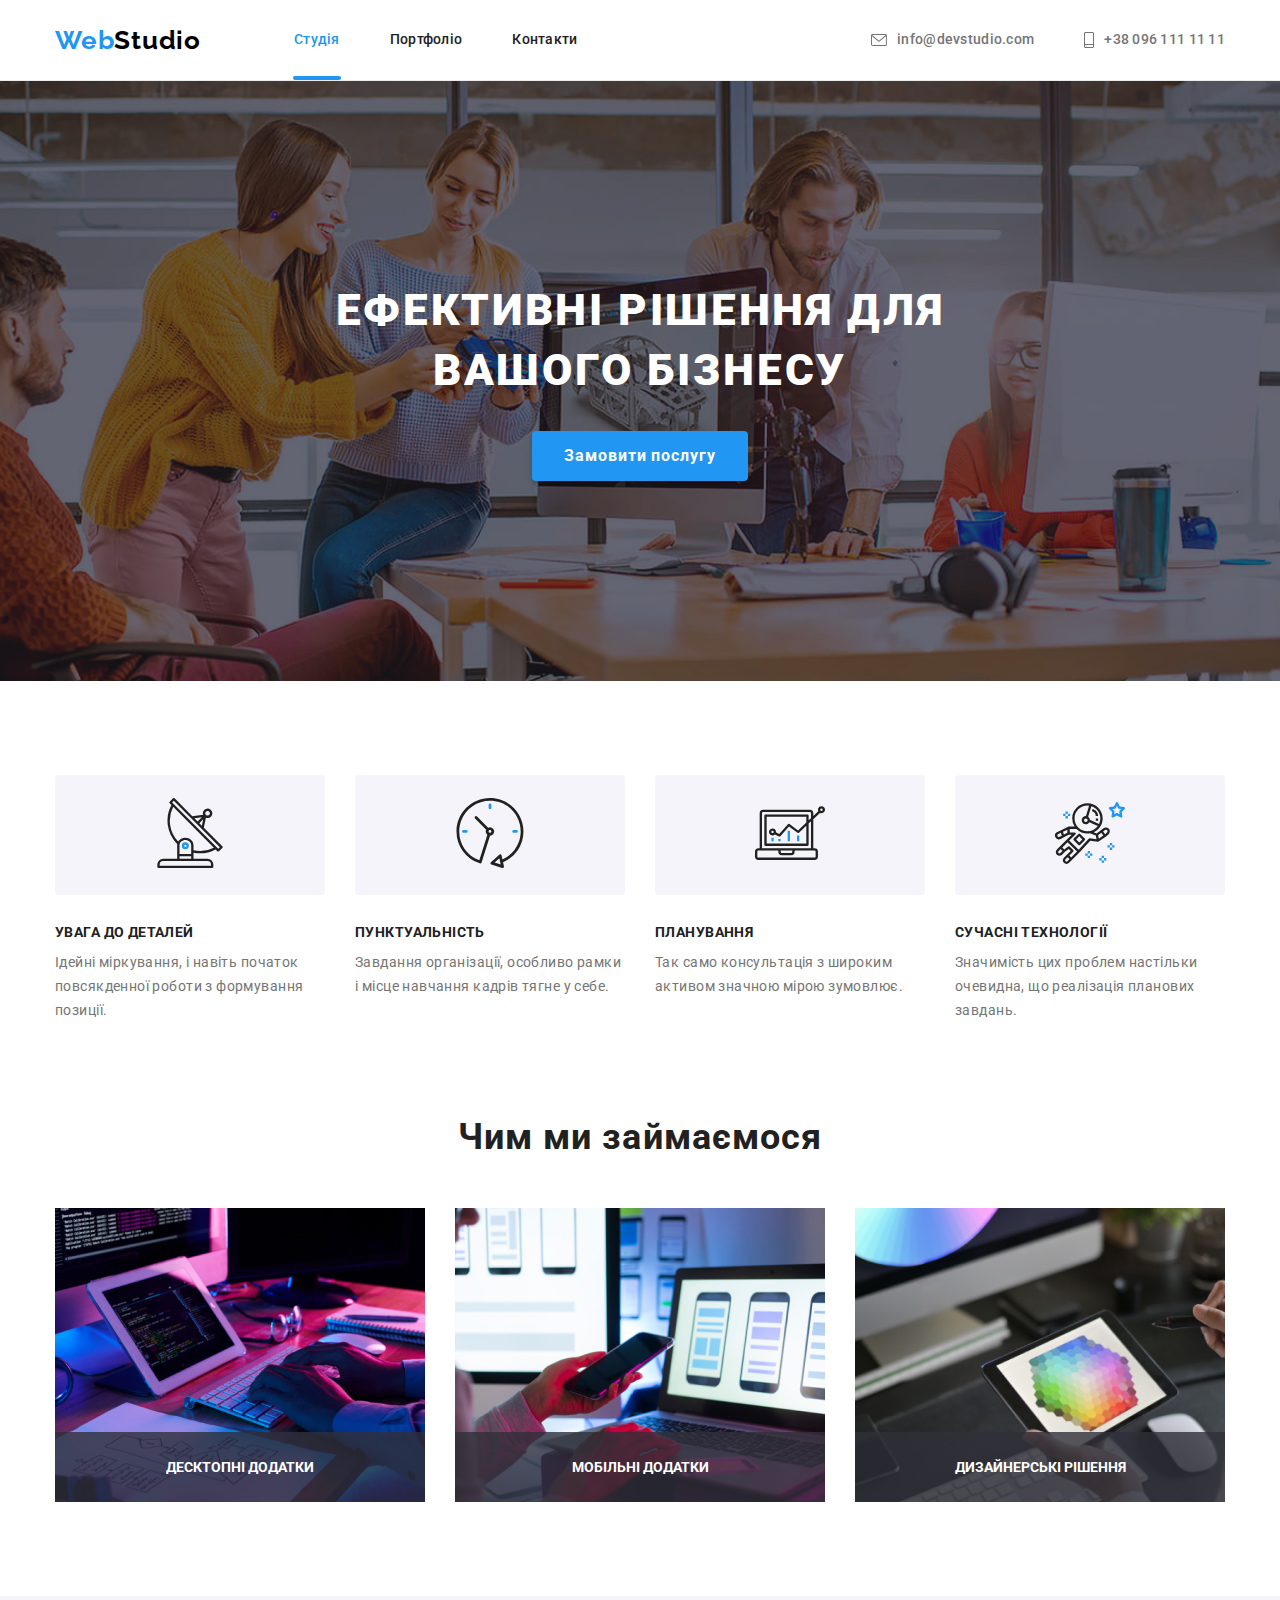
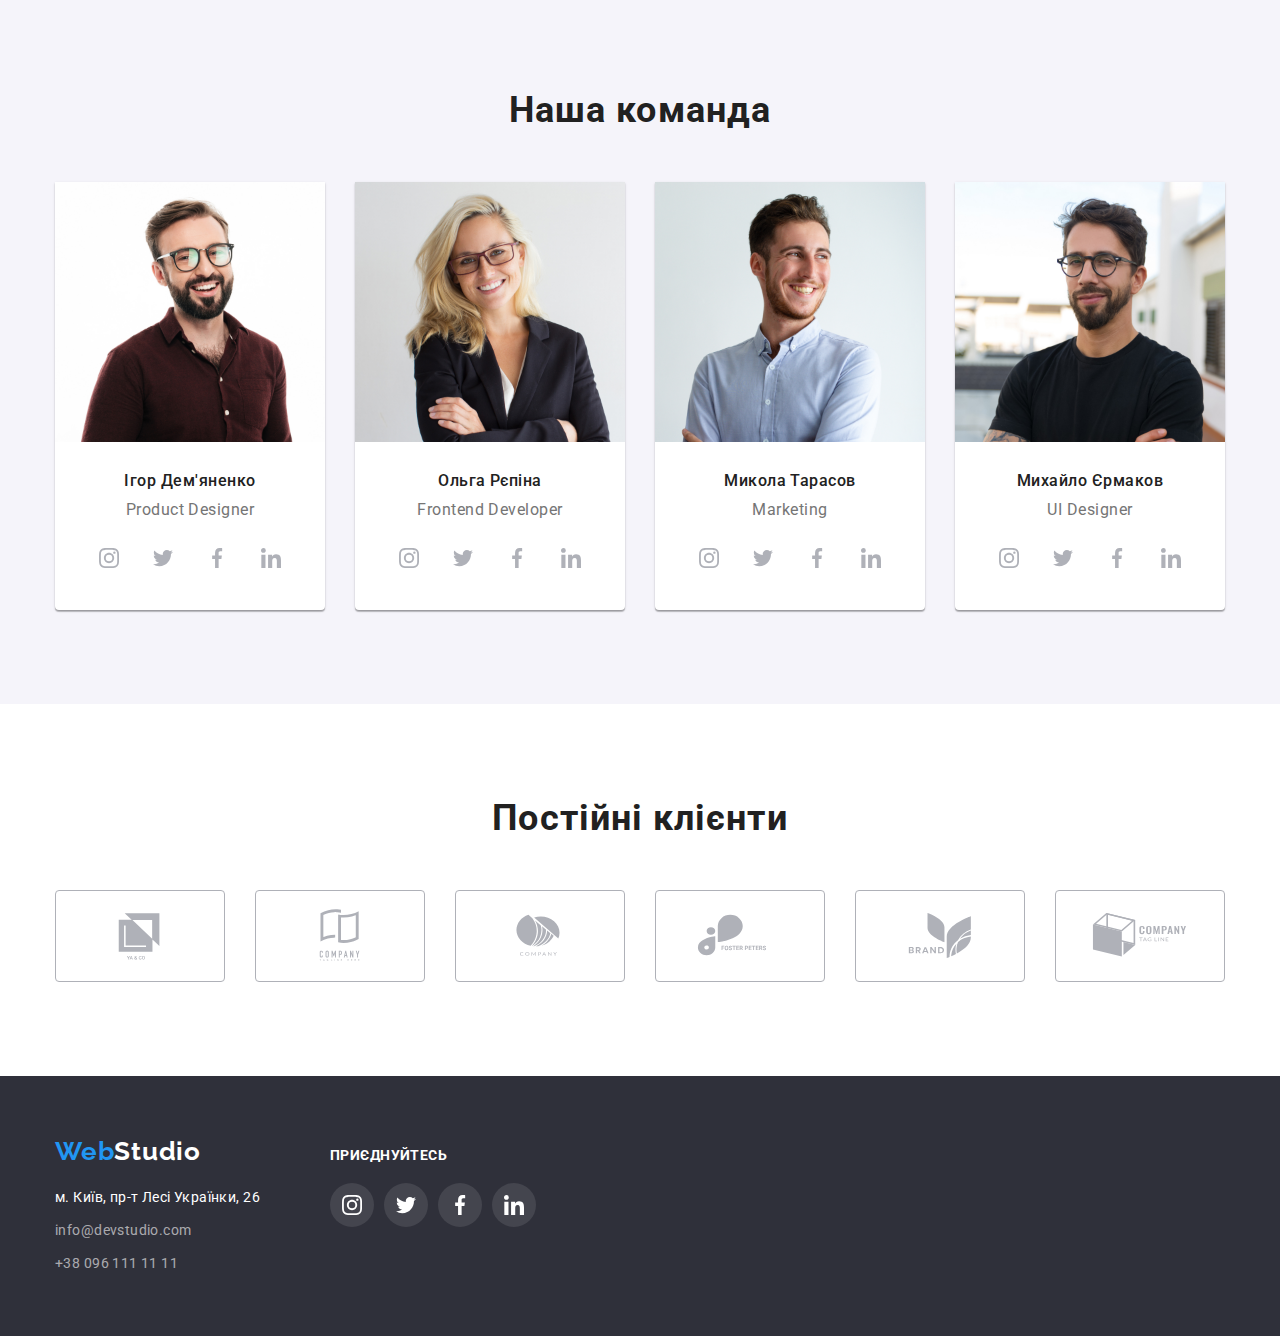
==== index.html @ 8c92e7f1 "Initial commit" ====
<!DOCTYPE html>
<html lang="uk">
  <head>
    <meta charset="UTF-8" />
    <meta http-equiv="X-UA-Compatible" content="IE=edge" />
    <meta name="viewport" content="width=device-width, initial-scale=1.0" />
    <title>hw-3</title>

    <!-- Modern normalize -->
    <link
      rel="stylesheet"
      href="https://cdnjs.cloudflare.com/ajax/libs/modern-normalize/1.1.0/modern-normalize.css"
      integrity="sha512-Y0MM+V6ymRKN2zStTqzQ227DWhhp4Mzdo6gnlRnuaNCbc+YN/ZH0sBCLTM4M0oSy9c9VKiCvd4Jk44aCLrNS5Q=="
      crossorigin="anonymous"
      referrerpolicy="no-referrer"
    />

    <!-- Fonts -->
    <link rel="preconnect" href="https://fonts.googleapis.com" />
    <link rel="preconnect" href="https://fonts.gstatic.com" crossorigin />
    <link
      href="https://fonts.googleapis.com/css2?family=Raleway:wght@700&family=Roboto:wght@400;500;700;900&display=swap"
      rel="stylesheet"
    />

    <!-- Custom styles -->
    <link rel="stylesheet" href="./css/styles.css" />
  </head>

  <body>
    <!-- HEADER -->

    <header class="header">
      <div class="header-container container">
        <nav class="header-nav">
          <div class="partner-logo">
            <a class="logo" href="./index.html"
              >Web<span class="logo logo-header">Studio</span></a
            >
          </div>
          <ul class="naw-list list">
            <li class="naw-item">
              <a
                href="./index.html"
                rel="noopener noreferrer nofollow"
                class="naw-link naw-page"
                >Студія</a
              >
            </li>
            <li class="naw-item">
              <a
                href="./portfolio.html"
                rel="noopener noreferrer nofollow"
                class="naw-link"
                >Портфоліо</a
              >
            </li>
            <li class="naw-item">
              <a href="#" rel="noopener noreferrer nofollow" class="naw-link"
                >Контакти</a
              >
            </li>
          </ul>
        </nav>
        <ul class="contact list">
          <li class="contact-item">
            <a href="mailto:info@devstudio.com" class="contact-link"
              ><svg class="header-icon" width="16" height="12">
                <use href="./img/icons/icons.svg#icon-envelope"></use>
              </svg>
              info@devstudio.com
            </a>
          </li>
          <li class="contact-item">
            <a href="tel:+380961111111" class="contact-link"
              ><svg class="header-icon" width="10" height="16">
                <use href="./img/icons/icons.svg#icon-smartphone"></use>
              </svg>
              +38 096 111 11 11
            </a>
          </li>
        </ul>
      </div>
    </header>

    <!-- MAIN -->

    <main>
      <!-- HERO -->

      <section class="hero section">
        <div class="container">
          <h1 class="hero-title">Ефективні рішення для вашого бізнесу</h1>
          <button type="button" class="hero-btn" data-modal-open>
            Замовити послугу
          </button>
        </div>
      </section>

      <!-- BENEFITS -->

      <section class="section">
        <div class="benefits-container container">
          <h2 class="visually-hidden">Особенности и преимущества</h2>
          <ul class="list benefits">
            <li class="benefits-list">
              <div class="icon-container">
                <a href=""
                  ><svg class="icon-benefits" width="70" height="70">
                    <use href="./img/icons/icons.svg#icon-antenna"></use>
                  </svg>
                </a>
              </div>
              <h3 class="benefits-title">УВАГА ДО ДЕТАЛЕЙ</h3>
              <p class="benefits-text">
                Ідейні міркування, і навіть початок повсякденної роботи з
                формування позиції.
              </p>
            </li>
            <li class="benefits-list">
              <div class="icon-container">
                <a href=""
                  ><svg class="icon-benefits" width="70" height="70">
                    <use href="./img/icons/icons.svg#icon-clock"></use>
                  </svg>
                </a>
              </div>
              <h3 class="benefits-title">ПУНКТУАЛЬНІСТЬ</h3>
              <p class="benefits-text">
                Завдання організації, особливо рамки і місце навчання кадрів
                тягне у себе.
              </p>
            </li>
            <li class="benefits-list">
              <div class="icon-container">
                <a href=""
                  ><svg class="icon-benefits" width="70" height="70">
                    <use href="./img/icons/icons.svg#icon-diagram"></use>
                  </svg>
                </a>
              </div>
              <h3 class="benefits-title">ПЛАНУВАННЯ</h3>
              <p class="benefits-text">
                Так само консультація з широким активом значною мірою зумовлює.
              </p>
            </li>
            <li class="benefits-list">
              <div class="icon-container">
                <a href=""
                  ><svg class="icon-benefits" width="70" height="70">
                    <use href="./img/icons/icons.svg#icon-astronaut"></use>
                  </svg>
                </a>
              </div>
              <h3 class="benefits-title">СУЧАСНІ ТЕХНОЛОГІЇ</h3>
              <p class="benefits-text">
                Значимість цих проблем настільки очевидна, що реалізація
                планових завдань.
              </p>
            </li>
          </ul>
        </div>
      </section>

      <!-- ABOUT -->
      <section class="section about">
        <div class="container">
          <h2 class="section-title">Чим ми займаємося</h2>
          <ul class="about-list list">
            <li class="about-item">
              <img
                src="./img/computer.jpg"
                alt="Комп'ютер"
                width="370"
                height="294"
                class="about-img"
              />
              <div class="overlay-about">
                <p class="overlay-about-text">Десктопні додатки</p>
              </div>
            </li>
            <li class="about-item">
              <img
                src="./img/telephone.jpg"
                alt="Телефон"
                width="370"
                height="294"
                class="about-img"
              />
              <div class="overlay-about">
                <p class="overlay-about-text">Мобільні додатки</p>
              </div>
            </li>
            <li class="about-item">
              <img
                src="./img/tablet.jpg"
                alt="Планшет"
                width="370"
                height="294"
                class="about-img"
              />
              <div class="overlay-about">
                <p class="overlay-about-text">Дизайнерські рішення</p>
              </div>
            </li>
          </ul>
        </div>
      </section>

      <!-- TEAM -->
      <section class="team section">
        <div class="container">
          <h2 class="section-title">Наша команда</h2>
          <ul class="team-list list">
            <li class="team-item">
              <img
                src="./img/team-img-1.jpg"
                alt="Ігор Дем'яненко"
                width="270"
                height="260"
                class="team-img"
              />
              <div class="team-card">
                <h3 class="team-name">Ігор Дем'яненко</h3>
                <p lang="en" class="team-content">Product Designer</p>
                <ul class="socials list">
                  <li class="socials-item">
                    <a
                      class="socials-link"
                      href="https://instagram.com"
                      target="_blank"
                      rel="noopener noreferrer"
                      aria-label="Instagram icon"
                      ><svg class="socials-icon" width="20" height="20">
                        <use href="./img/icons/icons.svg#icon-instagram"></use>
                      </svg>
                    </a>
                  </li>
                  <li class="socials-item">
                    <a
                      class="socials-link link"
                      href="https://twitter.com"
                      target="_blank"
                      rel="noopener noreferrer"
                      aria-label="Twitter icon"
                      ><svg class="socials-icon" width="20" height="20">
                        <use href="./img/icons/icons.svg#icon-twitter"></use>
                      </svg>
                    </a>
                  </li>
                  <li class="socials-item">
                    <a
                      class="socials-link link"
                      href="https://facebook.com"
                      target="_blank"
                      rel="noopener noreferrer"
                      aria-label="Facebook icon"
                      ><svg class="socials-icon" width="20" height="20">
                        <use href="./img/icons/icons.svg#icon-facebook"></use>
                      </svg>
                    </a>
                  </li>
                  <li class="socials-item">
                    <a
                      class="socials-link link"
                      href="https://linkedin.com"
                      target="_blank"
                      rel="noopener noreferrer"
                      aria-label="LinkedIn icon"
                      ><svg class="socials-icon" width="20" height="20">
                        <use href="./img/icons/icons.svg#icon-linkedin"></use>
                      </svg>
                    </a>
                  </li>
                </ul>
              </div>
            </li>
            <li class="team-item">
              <img
                src="./img/team-img-2.jpg"
                alt="Ольга Рєпіна"
                width="270"
                height="260"
                class="team-img"
              />
              <div class="team-card">
                <h3 class="team-name">Ольга Рєпіна</h3>
                <p lang="en" class="team-content">Frontend Developer</p>
                <ul class="socials list">
                  <li class="socials-item">
                    <a
                      class="socials-link link"
                      href="https://instagram.com"
                      target="_blank"
                      rel="noopener noreferrer"
                      aria-label="Instagram icon"
                      ><svg class="socials-icon" width="20" height="20">
                        <use href="./img/icons/icons.svg#icon-instagram"></use>
                      </svg>
                    </a>
                  </li>
                  <li class="socials-item">
                    <a
                      class="socials-link link"
                      href="https://twitter.com"
                      target="_blank"
                      rel="noopener noreferrer"
                      aria-label="Twitter icon"
                      ><svg class="socials-icon" width="20" height="20">
                        <use href="./img/icons/icons.svg#icon-twitter"></use>
                      </svg>
                    </a>
                  </li>
                  <li class="socials-item">
                    <a
                      class="socials-link link"
                      href="https://facebook.com"
                      target="_blank"
                      rel="noopener noreferrer"
                      aria-label="Facebook icon"
                      ><svg class="socials-icon" width="20" height="20">
                        <use href="./img/icons/icons.svg#icon-facebook"></use>
                      </svg>
                    </a>
                  </li>
                  <li class="socials-item">
                    <a
                      class="socials-link link"
                      href="https://linkedin.com"
                      target="_blank"
                      rel="noopener noreferrer"
                      aria-label="LinkedIn icon"
                      ><svg class="socials-icon" width="20" height="20">
                        <use href="./img/icons/icons.svg#icon-linkedin"></use>
                      </svg>
                    </a>
                  </li>
                </ul>
              </div>
            </li>
            <li class="team-item">
              <img
                src="./img/team-img-3.jpg"
                alt="Микола Тарасов"
                width="270"
                height="260"
                class="team-img"
              />
              <div class="team-card">
                <h3 class="team-name">Микола Тарасов</h3>
                <p lang="en" class="team-content">Marketing</p>
                <ul class="socials list">
                  <li class="socials-item">
                    <a
                      class="socials-link link"
                      href="https://instagram.com"
                      target="_blank"
                      rel="noopener noreferrer"
                      aria-label="Instagram icon"
                      ><svg class="socials-icon" width="20" height="20">
                        <use href="./img/icons/icons.svg#icon-instagram"></use>
                      </svg>
                    </a>
                  </li>
                  <li class="socials-item">
                    <a
                      class="socials-link link"
                      href="https://twitter.com"
                      target="_blank"
                      rel="noopener noreferrer"
                      aria-label="Twitter icon"
                      ><svg class="socials-icon" width="20" height="20">
                        <use href="./img/icons/icons.svg#icon-twitter"></use>
                      </svg>
                    </a>
                  </li>
                  <li class="socials-item">
                    <a
                      class="socials-link link"
                      href="https://facebook.com"
                      target="_blank"
                      rel="noopener noreferrer"
                      aria-label="Facebook icon"
                      ><svg class="socials-icon" width="20" height="20">
                        <use href="./img/icons/icons.svg#icon-facebook"></use>
                      </svg>
                    </a>
                  </li>
                  <li class="socials-item">
                    <a
                      class="socials-link link"
                      href="https://linkedin.com"
                      target="_blank"
                      rel="noopener noreferrer"
                      aria-label="LinkedIn icon"
                      ><svg class="socials-icon" width="20" height="20">
                        <use href="./img/icons/icons.svg#icon-linkedin"></use>
                      </svg>
                    </a>
                  </li>
                </ul>
              </div>
            </li>
            <li class="team-item">
              <img
                src="./img/team-img-4.jpg"
                alt="Михайло Єрмаков"
                width="270"
                height="260"
                class="team-img"
              />
              <div class="team-card">
                <h3 class="team-name">Михайло Єрмаков</h3>
                <p lang="en" class="team-content">UI Designer</p>
                <ul class="socials list">
                  <li class="socials-item">
                    <a
                      class="socials-link link"
                      href="https://instagram.com"
                      target="_blank"
                      rel="noopener noreferrer"
                      aria-label="Instagram icon"
                      ><svg class="socials-icon" width="20" height="20">
                        <use href="./img/icons/icons.svg#icon-instagram"></use>
                      </svg>
                    </a>
                  </li>
                  <li class="socials-item">
                    <a
                      class="socials-link link"
                      href="https://twitter.com"
                      target="_blank"
                      rel="noopener noreferrer"
                      aria-label="Twitter icon"
                      ><svg class="socials-icon" width="20" height="20">
                        <use href="./img/icons/icons.svg#icon-twitter"></use>
                      </svg>
                    </a>
                  </li>
                  <li class="socials-item">
                    <a
                      class="socials-link link"
                      href="https://facebook.com"
                      target="_blank"
                      rel="noopener noreferrer"
                      aria-label="Facebook icon"
                      ><svg class="socials-icon" width="20" height="20">
                        <use href="./img/icons/icons.svg#icon-facebook"></use>
                      </svg>
                    </a>
                  </li>
                  <li class="socials-item">
                    <a
                      class="socials-link link"
                      href="https://linkedin.com"
                      target="_blank"
                      rel="noopener noreferrer"
                      aria-label="LinkedIn icon"
                      ><svg class="socials-icon" width="20" height="20">
                        <use href="./img/icons/icons.svg#icon-linkedin"></use>
                      </svg>
                    </a>
                  </li>
                </ul>
              </div>
            </li>
          </ul>
        </div>
      </section>

      <!-- CLIENTS -->

      <section class="clients section">
        <div class="container">
          <h2 class="section-title clients-title">Постійні клієнти</h2>
          <ul class="list clients-list">
            <li class="container-items">
              <a class="clients-link" href="#"
                ><svg class="clients-icon" width="106" height="60">
                  <use href="./img/icons/icons.svg#icon-company1"></use>
                </svg>
              </a>
            </li>
            <li class="container-items">
              <a class="clients-link" href="#"
                ><svg class="clients-icon" width="106" height="60">
                  <use href="./img/icons/icons.svg#icon-company2"></use>
                </svg>
              </a>
            </li>
            <li class="container-items">
              <a class="clients-link" href="#"
                ><svg class="clients-icon" width="106" height="60">
                  <use href="./img/icons/icons.svg#icon-company3"></use>
                </svg>
              </a>
            </li>
            <li class="container-items">
              <a class="clients-link" href="#"
                ><svg class="clients-icon" width="106" height="60">
                  <use href="./img/icons/icons.svg#icon-company4"></use>
                </svg>
              </a>
            </li>
            <li class="container-items">
              <a class="clients-link" href="#"
                ><svg class="clients-icon" width="106" height="60">
                  <use href="./img/icons/icons.svg#icon-company5"></use>
                </svg>
              </a>
            </li>
            <li class="container-items">
              <a class="clients-link" href="#"
                ><svg class="clients-icon" width="106" height="60">
                  <use href="./img/icons/icons.svg#icon-company6"></use>
                </svg>
              </a>
            </li>
          </ul>
        </div>
      </section>
    </main>

    <!-- FOOTER -->

    <footer class="footer">
      <div class="container footer-container">
        <div class="footer-contacts">
          <a href="./index.html" class="logo"
            >Web<span class="logo-footer">Studio</span></a
          >
          <address class="footer-adress">
            <ul class="list footer-list">
              <li class="footer-item">
                <a
                  href="https://goo.gl/maps/3n27AXKgrhXGFmmF6"
                  target="_blank"
                  rel="noopener noreferrer nofollow"
                  class="footer-link"
                  >м. Київ, пр-т Лесі Українки, 26</a
                >
              </li>

              <li class="footer-item">
                <a href="mailto:info@devstudio.com" class="footer-contact"
                  >info@devstudio.com</a
                >
              </li>
              <li class="footer-item">
                <a href="tel:+380961111111" class="footer-contact"
                  >+38 096 111 11 11</a
                >
              </li>
            </ul>
          </address>
        </div>
        <div class="footer-socials">
          <p class="footer-text">приєднуйтесь</p>
          <ul class="list socials-list">
            <li>
              <a class="footer-links" href="">
                <svg class="footer-icon" width="20" height="20">
                  <use href="./img/icons/icons.svg#icon-instagram"></use>
                </svg>
              </a>
            </li>
            <li>
              <a class="footer-links" href="">
                <svg class="footer-icon" width="20" height="20">
                  <use href="./img/icons/icons.svg#icon-twitter"></use>
                </svg>
              </a>
            </li>
            <li>
              <a class="footer-links" href="">
                <svg class="footer-icon" width="20" height="20">
                  <use href="./img/icons/icons.svg#icon-facebook"></use>
                </svg>
              </a>
            </li>
            <li>
              <a class="footer-links" href="">
                <svg class="footer-icon" width="20" height="20">
                  <use href="./img/icons/icons.svg#icon-linkedin"></use>
                </svg>
              </a>
            </li>
          </ul>
        </div>
      </div>
    </footer>

    <!-- Modal window -->
    <div class="backdrop is-hidden" data-modal>
      <div class="modal" data-modal-window>
        <button class="modal-btn" data-modal-close>
          <svg class="modal-icon" width="18" height="18">
            <use href="./img/icons/icons.svg#icon-close"></use>
          </svg>
        </button>
      </div>
    </div>

    <script src="./js/modal.js"></script>
  </body>
</html>
---- css/styles.css ----
:root {
  --primary-color: #212121;
  --secondary-color: #f5f4fa;
  --accent-color: #e5e5e5;
  --color-grey: #757575;
  --common-white: #ffffff;
  --color-blue: #2196f3;
  --color-hero: #2f303a;
  --color-portfolio: #f5f5f5;
  --main-font: "Roboto", sans-serif;
  --title-size: 44px;
  --text-size: 14px;
  --indent: 30px;
  --items: 3;
  /* animation */
  --anim: 250ms cubic-bezier(0.4, 0, 0.2, 1);
}

body {
  font-family: "Roboto", sans-serif;
  color: var(--primary-color);
  background-color: var(--common-white);
  font-size: var(--text-size);
}
/* reset start */
h1,
h2,
h3,
h4,
h5,
h6,
p {
  margin: 0;
}

.link {
  text-decoration: none;
  color: currentColor;
}

.list {
  list-style: none;
  margin: 0;
  padding: 0;
}

img {
  display: block;
}

/* reset end */
.section {
  padding-top: 94px;
  padding-bottom: 94px;
}
.container {
  width: 1200px;
  padding-right: 15px;
  padding-left: 15px;
  margin-left: auto;
  margin-right: auto;
  /* outline: 2px solid red; */
}

.card-set {
  display: flex;
  flex-wrap: wrap;
  gap: var(--indent);
}
.card-set-item {
  flex-basis: calc(
    (100% - var(--indent) * (var(--items) - 1)) / (var(--items))
  );
}

/* HEADER */
.header {
  border: 1px solid #ececec;
  border-top: none;
  border-right: none;
  border-left: none;
}

.header-container {
  display: flex;
  align-items: center;
}
.header-nav {
  display: flex;
  align-items: center;
  margin-right: auto;
}
.logo {
  font-family: "Raleway";
  font-weight: 700;
  font-size: 26px;
  line-height: 1.19;
  letter-spacing: 0.03em;
  color: var(--color-blue);
  text-decoration: none;
}

.partner-logo {
  margin-right: 93px;
}

.contact {
  display: flex;
  /* align-items: center; */
  gap: 50px;
}

.header-icon {
  fill: currentColor;
}

.logo-header {
  color: #000000;
}

.naw-list {
  display: flex;
  /* align-items: center; */
  gap: 50px;
}

.menu-list {
  display: flex;
  justify-content: center;
  margin-bottom: 50px;
}
.menu-item:not(:last-child) {
  margin-right: 8px;
}

.list {
  list-style: none;
}

.naw-link {
  display: block;
  font-weight: 500;
  line-height: 1.14;
  letter-spacing: 0.02em;
  color: var(--primary-color);
  text-decoration: none;
  padding: 32px 0;
  transition-property: color;
  transition-duration: 250ms;
  transition-timing-function: cubic-bezier(0.4, 0, 0.2, 1);
  /* transition: color var(--anim); */
}

.naw-link:hover {
  color: var(--color-blue);
}
.naw-link:focus {
  color: var(--color-blue);
}
.naw-page {
  color: var(--color-blue);
}
.naw-item {
  position: relative;
}

.naw-page::after {
  content: "";
  display: block;
  width: 48px;
  height: 4px;
  background-color: var(--color-blue);
  border-radius: 2px;
  position: absolute;
  left: 50%;
  bottom: 0;
  transform: translate(-50%);
}

.contact-link {
  /* display: block; */
  display: flex;
  align-items: center;
  gap: 10px;
  font-weight: 500;
  line-height: 1.14;
  letter-spacing: 0.02em;
  color: var(--color-grey);
  text-decoration: none;
  padding: 32px 0;
  transition: color var(--anim);
}
.contact-link:hover {
  color: var(--color-blue);
}
.contact-link:focus {
  color: var(--color-blue);
}

/* HERO */

.hero {
  max-width: 1600px;
  margin: 0 auto; /* центруємо */
  text-align: center;
  padding: 200px 0;
  background-color: var(--color-hero);
  background-image: url(../img/overlay.png), url(../img/fon.jpg);
  background-repeat: no-repeat;
  background-position: center;
  background-size: cover;
}
.hero-title {
  margin-left: auto;
  margin-right: auto;
  margin-bottom: 30px;
  width: 696px;
  font-weight: 900;
  font-size: 44px;
  line-height: 1.36;
  text-align: center;
  letter-spacing: 0.06em;
  text-transform: uppercase;
  color: var(--common-white);
}
.hero-btn {
  /* font-family: 'Roboto';
    font-style: normal; */
  padding: 10px 32px;
  border: 0;
  border-radius: 4px;
  min-width: 216px;
  min-height: 50px;
  margin-left: auto;
  margin-right: auto;
  font-weight: 700;
  font-size: 16px;
  line-height: 1.88;
  display: flex;
  align-items: center;
  text-align: center;
  letter-spacing: 0.06em;
  color: var(--common-white);
  background-color: var(--color-blue);
  box-shadow: 0px 4px 4px rgba(0, 0, 0, 0.15);
}
.visually-hidden {
  position: absolute;
  white-space: nowrap;
  width: 1px;
  height: 1px;
  overflow: hidden;
  border: 0;
  padding: 0;
  clip: rect(0 0 0 0);
  clip-path: inset(50%);
  margin: -1px;
}

/* BENEFITS */
/* .benefits-container {
  display: flex;
} */

.benefits {
  display: flex;
}

.benefits-list:not(:last-child) {
  margin-right: 30px;
}

.icon-container {
  display: flex;
  background-color: #f5f4fa;
  border-radius: 4px;
  width: 270px;
  height: 120px;
  justify-content: center;
  align-items: center;
  margin-bottom: 30px;
}

.icon-benefits {
  --color1: #212121;
  --color2: #2196f3;
}

.benefits-title {
  font-size: 14px;
  line-height: 1.14;
  letter-spacing: 0.03em;
  text-transform: uppercase;
  color: var(--primary-color);
  margin-bottom: 10px;
}
.benefits-text {
  line-height: 1.71;
  letter-spacing: 0.03em;
  color: var(--color-grey);
  width: 270px;
}

/* ABOUT */

.about {
  padding-top: 0;
}

.about-list {
  display: flex;
  flex-wrap: wrap;
  gap: var(--indent);
}
.section-title {
  margin-bottom: 50px;
  font-size: 36px;
  line-height: 1.16;
  text-align: center;
  letter-spacing: 0.03em;
}

.about-item {
  position: relative;
}

.overlay-about {
  width: 100%;
  position: absolute;
  bottom: 0;
  padding-top: 27px;
  padding-bottom: 27px;

  background-color: rgba(47, 48, 58, 0.8);
  /* backdrop-filter: blur(1px); */
}

.overlay-about-text {
  text-transform: uppercase;
  font-weight: 700;
  font-size: 14px;
  text-align: center;
  color: var(--common-white);
}

/* TEAM */
.team-list {
  display: flex;
  flex-wrap: wrap;
  gap: var(--indent);
}
.team {
  background: var(--secondary-color);
}

.team-item {
  background: var(--common-white);
  box-shadow: 0px 1px 3px rgba(0, 0, 0, 0.12), 0px 1px 1px rgba(0, 0, 0, 0.14),
    0px 2px 1px rgba(0, 0, 0, 0.2);
  border-radius: 0px 0px 4px 4px;
}
.team-img {
  /* position: absolute; */
  width: 270px;
  height: 260px;
  /* left: 215px;
    top: 1632px; */
  /* background: url(4853.jpg); */
  border-radius: 0px;
  /* background: #F5F4FA; */
}
.team-name {
  margin-bottom: 10px;
  font-weight: 500;
  font-size: 16px;
  line-height: 1.18;
  text-align: center;
  letter-spacing: 0.03em;
}
.team-card {
  padding-top: 30px;
  padding-bottom: 30px;
}
.team-content {
  margin-bottom: 16px;
  font-size: 16px;
  line-height: 1.18;
  text-align: center;
  letter-spacing: 0.03em;
  color: var(--color-grey);
}

/* CLIENTS */

.clients-list {
  gap: 30px;
}

.clients-title {
  margin-bottom: 50px;
}

.clients-icon {
  fill: #afb1b8;
}

.clients-list {
  display: flex;
}

.clients-link {
  display: flex;
  border: 1px solid #afb1b8;
  border-radius: 4px;
  /* background-color: #f5f4fa; */
  width: 170px;
  height: 92px;
  justify-content: center;
  align-items: center;
  transition: border var(--anim);
}

.clients-icon {
  transition: fill var(--anim);
}
.clients-link:hover .clients-icon,
.clients-link:focus .clients-icon {
  fill: var(--color-blue);
}

.clients-link:hover {
  border: 1px solid var(--color-blue);
}

.clients-link:focus {
  border: 1px solid var(--color-blue);
}

/* FOOTER */
.footer {
  padding-top: 60px;
  padding-bottom: 60px;
}
.footer {
  background: var(--color-hero);
}
.logo-footer {
  color: var(--common-white);
}
.footer-link {
  font-style: normal;
  line-height: 1.71;
  letter-spacing: 0.03em;
  color: var(--common-white);
  text-decoration: none;
}
.footer-item:not(:last-child) {
  margin-bottom: 9px;
}
.footer-adress {
  margin-top: 20px;
}
.footer-contact {
  font-style: normal;
  line-height: 1.71;
  letter-spacing: 0.03em;
  color: rgba(255, 255, 255, 0.6);
  text-decoration: none;
  transition: color var(--anim);
}
.footer-contact:hover {
  color: var(--color-blue);
}
.footer-contact:focus {
  color: var(--color-blue);
}
.menu-btn {
  padding: 6px 22px;
  border: 0;
  border-radius: 4px;
  font-weight: 500;
  font-size: 16px;
  line-height: 1.62;
  text-align: center;
  letter-spacing: 0.03em;
  color: var(--primary-color);
  background: var(--secondary-color);
  cursor: pointer;
  transition: color var(--anim), background-color var(--anim),
    box-shadow var(--anim);
}
.menu-btn:hover {
  background-color: var(--color-blue);
  color: var(--common-white);
  box-shadow: 0px 3px 1px rgba(0, 0, 0, 0.1), 0px 1px 2px rgba(0, 0, 0, 0.08),
    0px 2px 2px rgba(0, 0, 0, 0.12);
}
.menu-btn:focus {
  background-color: var(--color-blue);
  color: var(--common-white);
}
.footer-contacts {
  margin-right: 70px;
}

.footer-container {
  display: flex;
  align-items: baseline;
}

.footer-text {
  align-items: center;
  margin-bottom: 20px;
  font-weight: 700;
  font-size: 14px;
  line-height: 1.14;
  letter-spacing: 0.03em;
  text-transform: uppercase;
  color: var(--common-white);
}

.footer-icon {
  fill: var(--common-white);
}

.footer-links {
  display: flex;
  justify-content: center;
  align-items: center;
  width: 44px;
  height: 44px;
  border-radius: 50%;
  background-color: rgba(255, 255, 255, 0.1);
  transition: background-color var(--anim);
}

.footer-links:hover {
  background-color: var(--color-blue);
}

.footer-links:focus {
  background-color: var(--color-blue);
}
.socials-list {
  display: flex;
  justify-content: center;
  align-items: center;
  gap: 10px;
}

/* PORTFOLIO */

.naw-page-portfolio::after {
  content: "";
  display: block;
  width: 78px;
  height: 4px;
  background-color: var(--color-blue);
  border-radius: 2px;
  position: absolute;
  left: 50%;
  bottom: 0;
  transform: translate(-50%);
}

.portfolio-list {
  background-color: var(--common-white);
}

.team-thumb {
  position: relative;
  overflow: hidden;
}

.overlay-portfolio {
  position: absolute;
  top: 0;
  left: 0;

  transform: translateY(100%);

  width: 100%;
  height: 100%;

  /* padding-left: 24px;
  padding-right: 24px; */
  display: flex;
  align-items: center;

  /* color: #ffffff; */

  background-color: rgba(33, 150, 243, 0.9);

  transition: transform var(--anim);
}

.overlay-portfolio-text {
  padding: 63px 24px;
  font-weight: 400;
  font-size: 18px;
  line-height: 1.56;
  letter-spacing: 0.03em;
  color: var(--common-white);
  text-align: left;
}

.portfolio-list:hover .overlay-portfolio {
  transform: translateY(0);
}

.portfolio-link {
  display: block;
  text-decoration: none;
  color: var(--primary-color);
  transition: box-shadow var(--anim);
}
.portfolio-link:hover {
  box-shadow: 0px 1px 1px rgba(0, 0, 0, 0.12), 0px 4px 4px rgba(0, 0, 0, 0.06),
    1px 4px 6px rgba(0, 0, 0, 0.16);
}

.portfolio-card {
  padding: 20px 24px;
  border: 1px solid #eeeeee;
  border-top: none;
}

.portfolio-title {
  margin-bottom: 4px;
  font-size: 18px;
  line-height: 2;
  letter-spacing: 0.06em;
}

.portfolio-text {
  font-size: 16px;
  line-height: 1.88;
  letter-spacing: 0.03em;
  color: var(--color-grey);
}

/* ICON */

.socials {
  display: flex;
  justify-content: center;
  align-items: center;
  gap: 10px;
}

.socials-link {
  display: flex;
  justify-content: center;
  align-items: center;
  width: 44px;
  height: 44px;
  border-radius: 50%;
  background-color: var(--common-white);
  /* outline: 2px silid red;
  outline-offset: -2px; */
  transition: background-color var(--anim);
}

.socials-link:hover {
  background-color: var(--color-blue);
}

.socials-link:focus {
  background-color: var(--color-blue);
}

.socials-icon {
  fill: #afb1b8;
  transition: fill var(--anim);
}

.socials-link:hover .socials-icon,
.socials-link:focus .socials-icon {
  fill: var(--common-white);
}

/* MODAL WINDOW */

.backdrop {
  position: fixed;
  top: 0;
  left: 0;
  z-index: 100;

  display: flex;
  align-items: center;
  justify-content: center;
  width: 100%;
  height: 100%;

  background-color: rgba(0, 0, 0, 0.2);
  /* backdrop-filter: blur(1px); */

  transition: opacity var(--anim), visibility var(--anim);
}

.backdrop.is-hidden {
  opacity: 0;
  visibility: hidden;
  pointer-events: none;
}

.modal {
  position: absolute;
  width: 528px;
  min-height: 581px;

  background-color: #fff;
  border-radius: 4px;
  box-shadow: 0px 1px 3px rgba(0, 0, 0, 0.12), 0px 1px 1px rgba(0, 0, 0, 0.14),
    0px 2px 1px rgba(0, 0, 0, 0.2);

  transition: transform var(--anim), opacity var(--anim);

  animation-duration: 0.6s;
  animation-fill-mode: both;
  animation-timing-function: ease-out;
}

.backdrop.is-hidden .modal {
  opacity: 0;
  transform: translateX(-50%) translateY(-70%);
}

.modal-btn {
  position: absolute;
  top: 8px;
  right: 8px;

  padding: 0;
  display: inline-flex;
  align-items: center;
  justify-content: center;

  width: 30px;
  height: 30px;
  background-color: transparent;
  border-radius: 50%;
  border: 1px solid rgba(0, 0, 0, 0.1);
  cursor: pointer;
}

.modal-icon {
  fill: #000000;
}
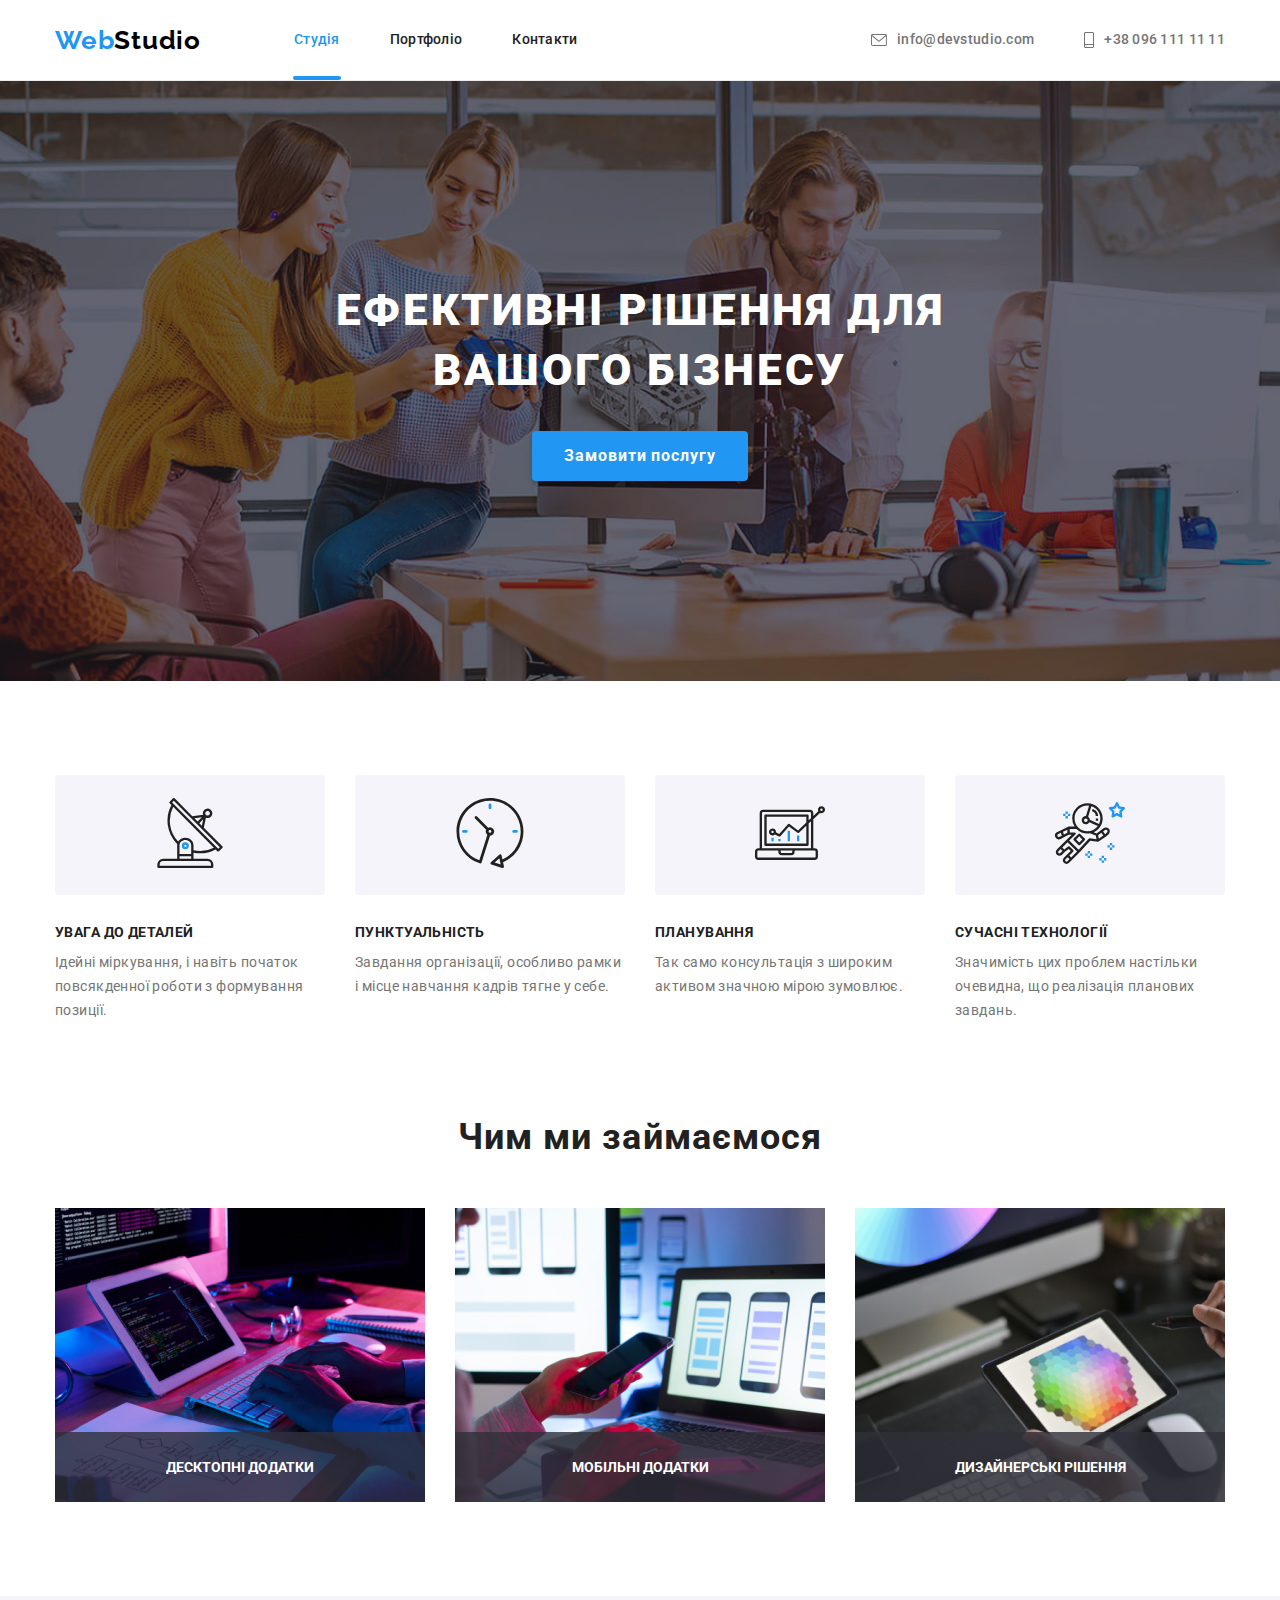
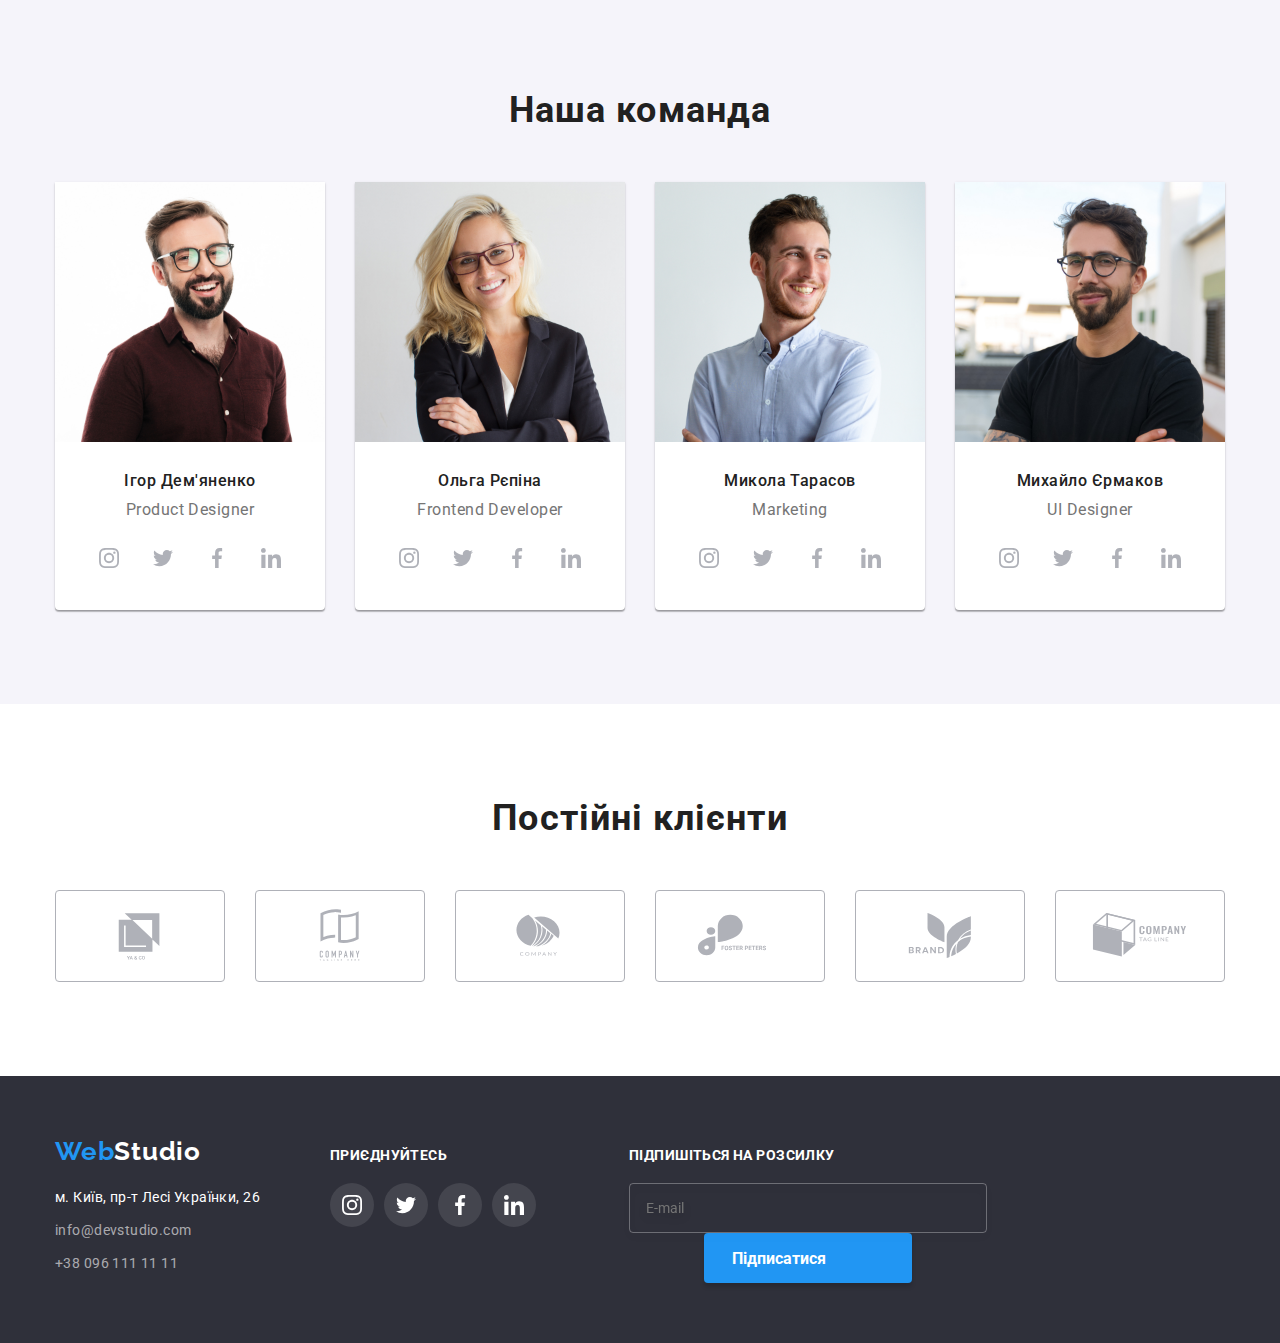
==== commit a4a3b591: "add input" ====
--- a/index.html
+++ b/index.html
@@ -587,6 +587,12 @@
             </li>
           </ul>
         </div>
+
+        <div class="footer-send-form">
+          <p class="footer-text">Підпишіться на розсилку</p>
+          <input class="footer-input" type="text" placeholder="E-mail" />
+          <button class="footer-btn-send" type="submit">Підписатися</button>
+        </div>
       </div>
     </footer>
 
@@ -598,6 +604,81 @@
             <use href="./img/icons/icons.svg#icon-close"></use>
           </svg>
         </button>
+
+        <strong class="modal-label"
+          >Залиште свої дані, ми вам передзвонимо</strong
+        >
+        <form class="modal-form" name="modal-form"></form>
+        <div class="modal-form-group" role="group">
+          <label class="modal-form-label" for="user_name">Ім'я</label>
+          <div class="modal-form-wrapper">
+            <input
+              class="modal-form-field"
+              type="text"
+              name="user_name"
+              id="user_name"
+            />
+            <svg class="modal-form-icon" width="18" height="18">
+              <use href="./img/icons/icons.svg#icon-name-modal"></use>
+            </svg>
+          </div>
+          <label class="modal-form-label" for="user_phone">Телефон</label>
+          <div class="modal-form-wrapper">
+            <input
+              class="modal-form-field"
+              type="tel"
+              name="user_phone"
+              id="user_phone"
+            />
+            <svg class="modal-form-icon" width="18" height="18">
+              <use href="./img/icons/icons.svg#icon-tel-modal"></use>
+            </svg>
+          </div>
+          <label class="modal-form-label" for="user_mail">Пошта</label>
+          <div class="modal-form-wrapper">
+            <input
+              class="modal-form-field"
+              type="text"
+              name="user_mail"
+              id="user_mail"
+            />
+            <svg class="modal-form-icon" width="18" height="18">
+              <use href="./img/icons/icons.svg#icon-mail-modal"></use>
+            </svg>
+          </div>
+          <label class="modal-form-label" for="user_message">Коментар</label>
+          <textarea
+            class="modal-form-message"
+            name="user_message"
+            id="user_message"
+            rows="6"
+            placeholder="Введіть текст"
+          ></textarea>
+        </div>
+        <div class="modal-form-agreement" role="group">
+          <input
+            class="modal-form-checkbox visually-hidden"
+            type="checkbox"
+            id="user_agreement"
+          />
+          <svg class="modal-form-agreement-icon" width="16" height="15">
+            <use
+              class="img-check"
+              href="./img/icons/icons.svg#icon-check"
+            ></use>
+            <use
+              class="img-uncheck"
+              href="./img/icons/icons.svg#icon-uncheck"
+            ></use>
+          </svg>
+          <label class="modal-form-agreement-desc" for="user_agreement"
+            >Погоджуюся з розсилкою та приймаю
+            <a class="modal-form-agreement-link" href=""
+              >Умови договору</a
+            ></label
+          >
+        </div>
+        <button class="modal-form-btn" type="submit">Відправити</button>
       </div>
     </div>
 
--- a/css/styles.css
+++ b/css/styles.css
@@ -548,6 +548,62 @@
   gap: 10px;
 }
 
+.footer-socials {
+  margin-right: 93px;
+}
+
+/* .footer-btn-send {
+  display: block;
+  gap: 10px;
+  } */
+
+.footer-btn-send::after {
+  content: "";
+
+  display: inline-block;
+  width: 24px;
+  height: 24px;
+
+  background-image: url("../images/icon-send.svg#icon-send");
+  background-repeat: no-repeat;
+  background-position: center;
+  background-size: contain;
+}
+
+.footer-btn-send {
+  padding: 10px 62px 10px 28px;
+  border: 0;
+  background-color: var(--color-blue);
+  box-shadow: 0px 4px 4px rgba(0, 0, 0, 0.15);
+  border-radius: 4px;
+  min-width: 200px;
+  min-height: 50px;
+  margin-left: auto;
+  margin-right: auto;
+  font-family: "Roboto";
+  font-weight: 700;
+  font-size: 16px;
+  line-height: 1.87;
+  color: var(--common-white);
+  display: flex;
+  align-items: center;
+  text-align: center;
+}
+
+.footer-btn-icon {
+  fill: var(--common-white);
+}
+
+.footer-input {
+  padding: 15px 295px 15px 16px;
+  width: 358px;
+  height: 50px;
+  background-color: transparent;
+  border: 1px solid rgba(255, 255, 255, 0.3);
+  filter: drop-shadow(0px 4px 4px rgba(0, 0, 0, 0.15));
+  border-radius: 4px;
+}
+
 /* PORTFOLIO */
 
 .naw-page-portfolio::after {
@@ -709,6 +765,7 @@
   position: absolute;
   width: 528px;
   min-height: 581px;
+  padding: 40px 39px 40px 41px;
 
   background-color: #fff;
   border-radius: 4px;
@@ -748,3 +805,148 @@
 .modal-icon {
   fill: #000000;
 }
+
+.modal-label {
+  display: block;
+  text-align: center;
+  margin-bottom: 12px;
+  font-family: "Roboto";
+  /* font-style: normal; */
+  font-weight: 700;
+  font-size: 20px;
+  line-height: 1.15;
+  letter-spacing: 0.03em;
+  color: #212121;
+}
+
+.modal-form-label {
+  display: block;
+  margin-bottom: 4px;
+  font-family: "Roboto";
+  /* font-style: normal; */
+  font-weight: 400;
+  font-size: 12px;
+  line-height: 1.16;
+  letter-spacing: 0.01em;
+  color: #757575;
+}
+
+.modal-form-wrapper {
+  position: relative;
+  margin-bottom: 10px;
+}
+
+.modal-form-field {
+  padding-left: 42px;
+  padding-right: 42px;
+  width: 100%;
+  height: 39px;
+  border: 1px solid rgba(33, 33, 33, 0.2);
+  border-radius: 4px;
+  outline: 1px solid transparent;
+  outline-offset: -1px;
+  transition: outline var(--anim);
+}
+
+.modal-form-field:focus {
+  outline-color: var(--color-blue);
+}
+
+.modal-form-icon {
+  position: absolute;
+  top: 50%;
+  left: 15px;
+  transform: translateY(-50%);
+  transition: fill var(--anim);
+}
+
+.modal-form-field:focus + .modal-form-icon {
+  fill: var(--color-blue);
+}
+
+.modal-form-message {
+  display: block;
+  padding: 12px 16px;
+  width: 100%;
+  height: 120px;
+  resize: none;
+  border-radius: 4px;
+  border: 1px solid rgba(33, 33, 33, 0.2);
+  outline: 1px solid transparent;
+  outline-offset: -1px;
+  transition: outline var(--anim);
+}
+
+.modal-form-message:focus {
+  outline-color: var(--color-blue);
+}
+
+.modal-form-btn {
+  padding: 10px 52px;
+  border: 0;
+  background-color: var(--color-blue);
+  box-shadow: 0px 4px 4px rgba(0, 0, 0, 0.15);
+  border-radius: 4px;
+  min-width: 200px;
+  min-height: 50px;
+  margin-left: auto;
+  margin-right: auto;
+  font-family: "Roboto";
+  font-weight: 700;
+  font-size: 16px;
+  line-height: 1.87;
+  color: var(--common-white);
+  display: flex;
+  align-items: center;
+  text-align: center;
+}
+
+.modal-form-group {
+  margin-bottom: 20px;
+}
+
+.modal-form-agreement {
+  display: flex;
+  justify-content: center;
+  align-items: center;
+  gap: 7px;
+  margin-bottom: 30px;
+}
+
+.modal-form-agreement-desc {
+  font-family: "Roboto";
+  /* font-style: normal; */
+  font-weight: 400;
+  font-size: 14px;
+  line-height: 1.71;
+  letter-spacing: 0.03em;
+  color: #757575;
+  /* user-select: none; */
+}
+
+.modal-form-agreement-link {
+  color: var(--color-blue);
+  font-weight: 400;
+  font-size: 14px;
+  line-height: 1.71;
+  letter-spacing: 0.03em;
+  text-underline-offset: 2px;
+}
+
+.img-uncheck {
+  opacity: 1;
+  transition: var(--anim);
+}
+
+.modal-form-checkbox:checked + .modal-form-agreement-icon .img-uncheck {
+  opacity: 0;
+}
+
+.img-check {
+  opacity: 0;
+  transition: var(--anim);
+}
+
+.modal-form-checkbox:checked + .modal-form-agreement-icon .img-check {
+  opacity: 1;
+}
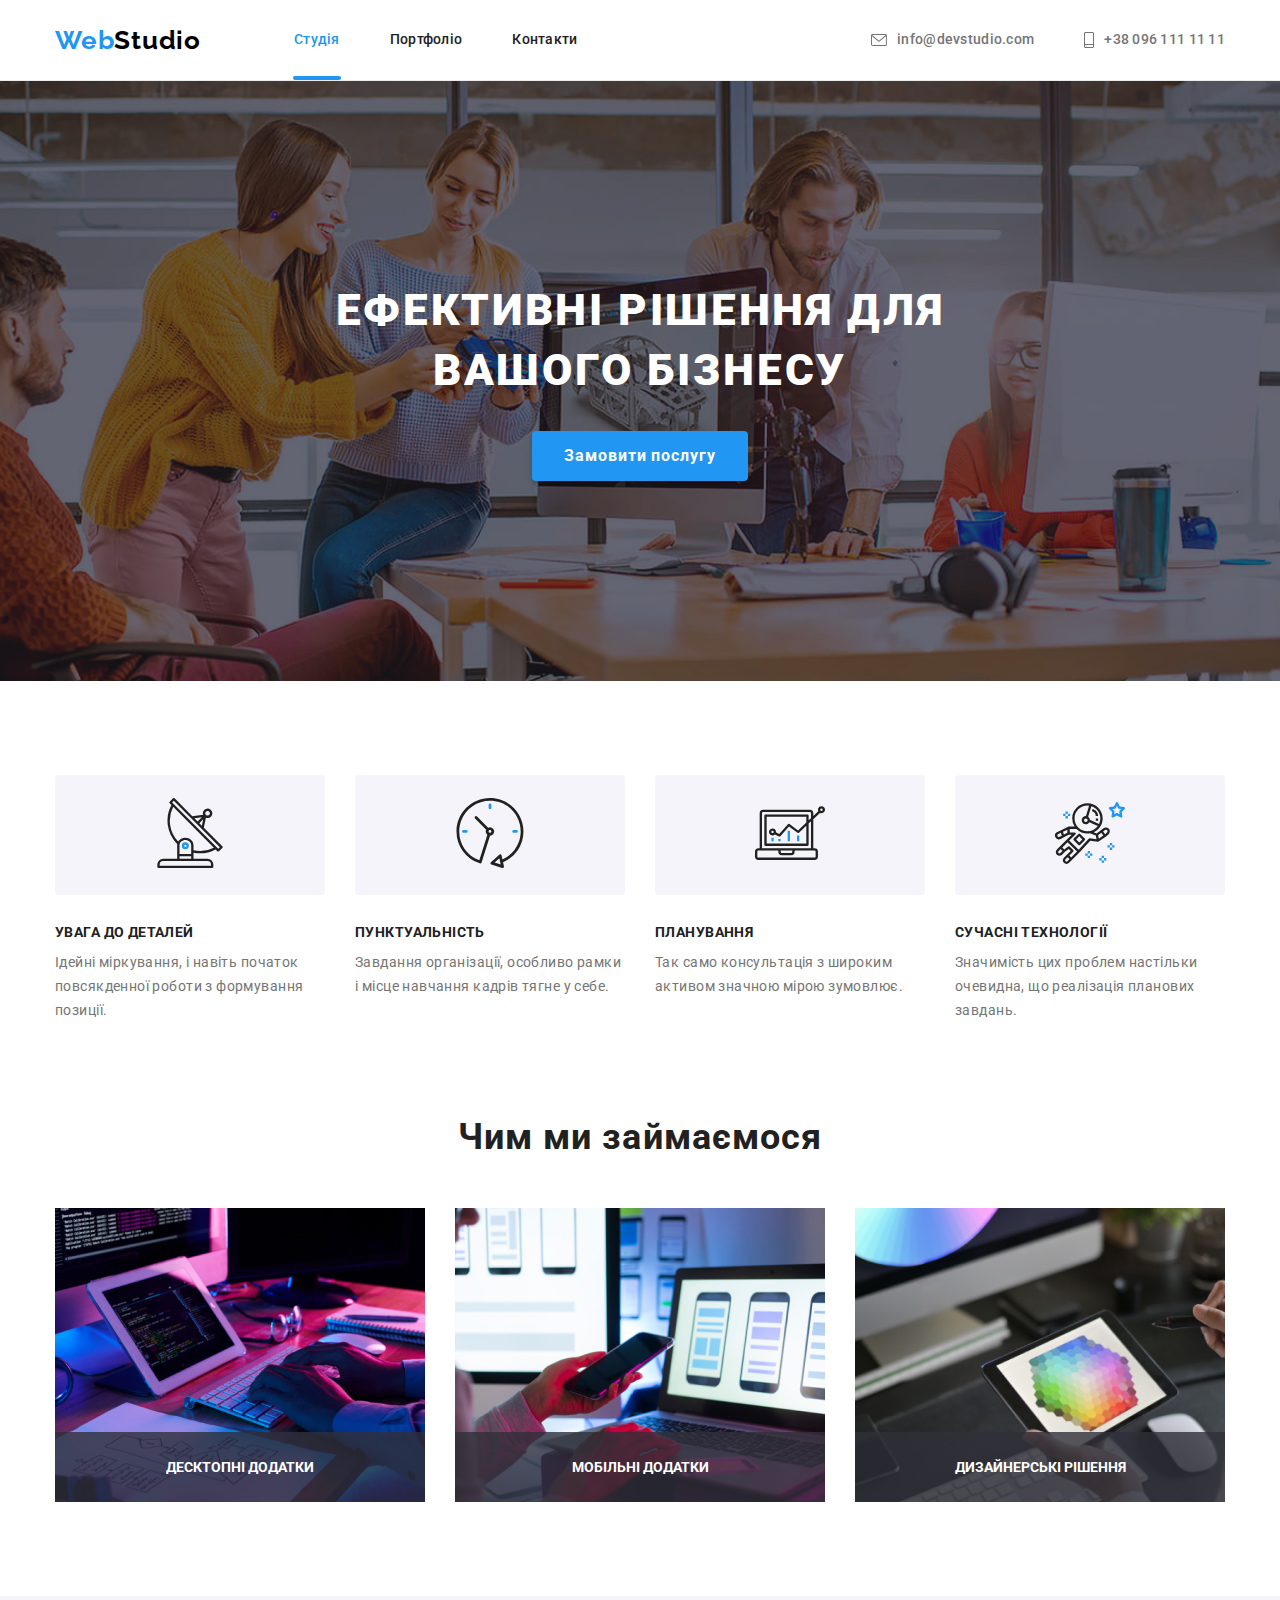
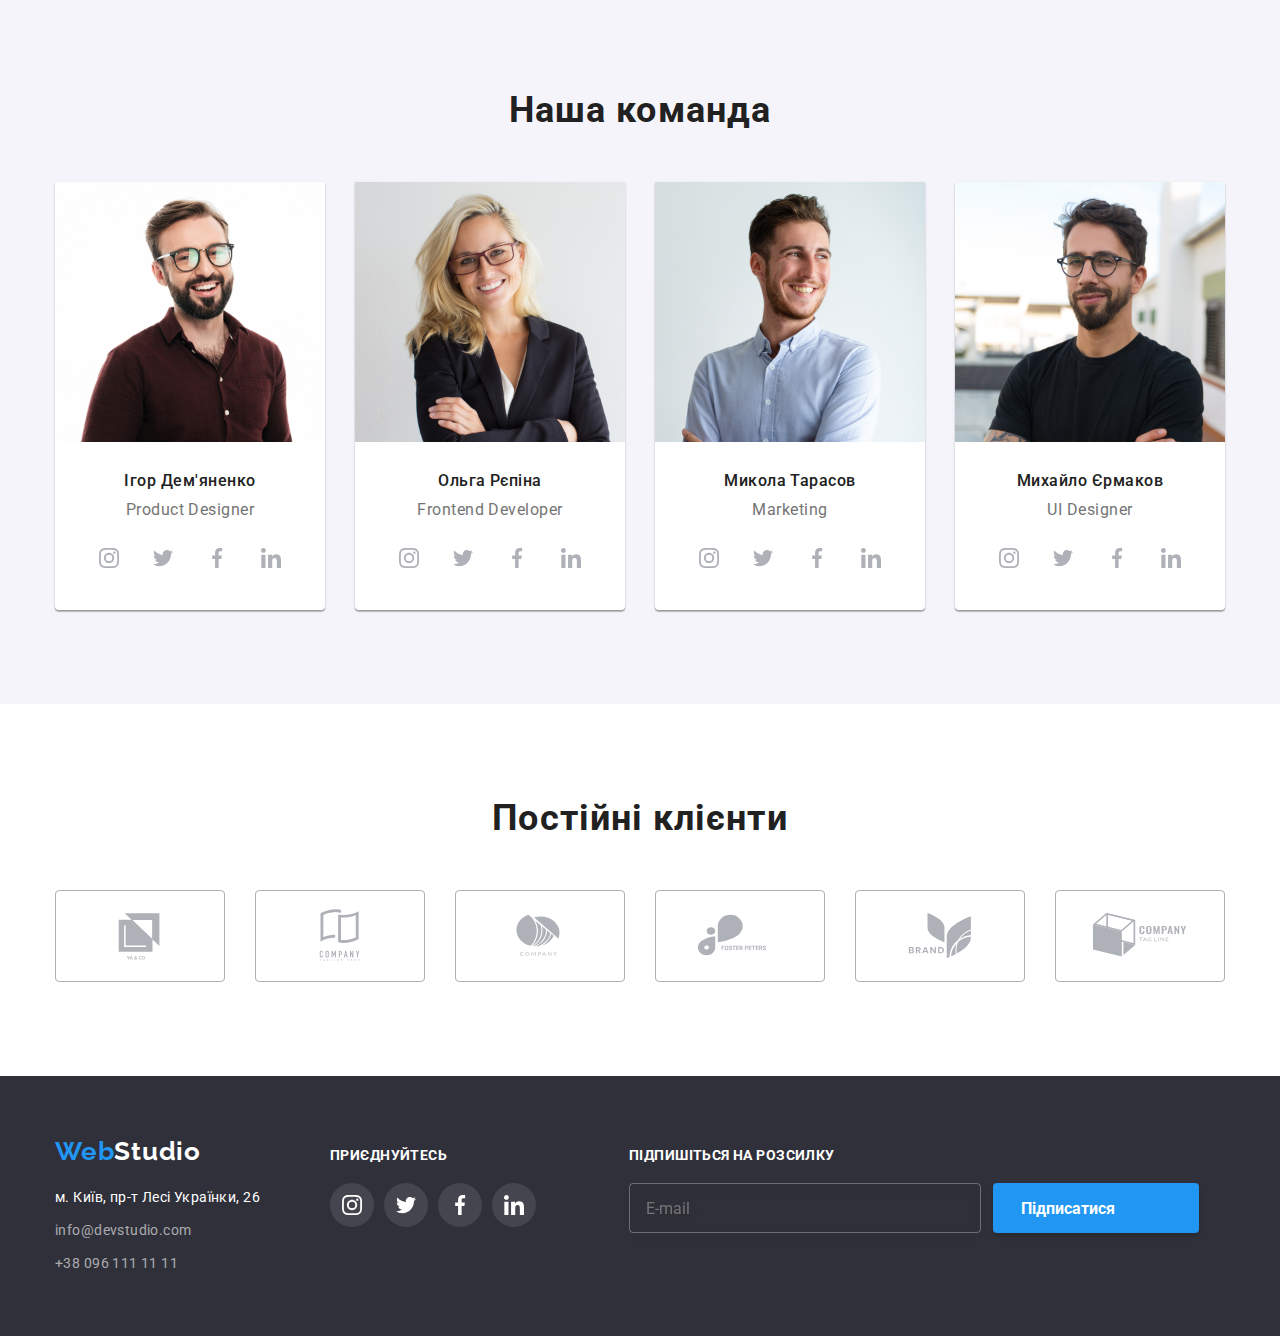
==== commit adfa7797: "add footer form" ====
--- a/index.html
+++ b/index.html
@@ -588,11 +588,15 @@
           </ul>
         </div>
 
-        <div class="footer-send-form">
-          <p class="footer-text">Підпишіться на розсилку</p>
-          <input class="footer-input" type="text" placeholder="E-mail" />
-          <button class="footer-btn-send" type="submit">Підписатися</button>
-        </div>
+        <form class="footer-form" name="footer-form">
+          <div class="footer-send-form">
+            <p class="footer-text">Підпишіться на розсилку</p>
+            <div class="footer-send-blok">
+              <input class="footer-input" type="text" placeholder="E-mail" />
+              <button class="footer-btn-send" type="submit">Підписатися</button>
+            </div>
+          </div>
+        </form>
       </div>
     </footer>
 
--- a/css/styles.css
+++ b/css/styles.css
@@ -437,6 +437,7 @@
 }
 
 /* FOOTER */
+
 .footer {
   padding-top: 60px;
   padding-bottom: 60px;
@@ -552,22 +553,9 @@
   margin-right: 93px;
 }
 
-/* .footer-btn-send {
-  display: block;
-  gap: 10px;
-  } */
-
-.footer-btn-send::after {
-  content: "";
-
-  display: inline-block;
-  width: 24px;
-  height: 24px;
-
-  background-image: url("../images/icon-send.svg#icon-send");
-  background-repeat: no-repeat;
-  background-position: center;
-  background-size: contain;
+.footer-form {
+  margin: 0;
+  width: 570px;
 }
 
 .footer-btn-send {
@@ -588,20 +576,47 @@
   display: flex;
   align-items: center;
   text-align: center;
-}
-
-.footer-btn-icon {
-  fill: var(--common-white);
+  /* background-image: url("data:image/svg+xml,%3Csymbol id='icon-send' viewBox='0 0 32 32'%3E%3Cpath d='M32 0 0 18l10.227 3.788L26 7 14.002 23.186l.01.004-.012-.004V32l5.735-6.691L27 28l5-28z' /%3E%3C/symbol%3E"); */
+}
+
+.footer-btn-send::after {
+  content: "";
+
+  display: inline-block;
+  width: 24px;
+  height: 24px;
+
+  background-image: url("data:image/svg+xml,%3Csymbol id='icon-send' viewBox='0 0 32 32'%3E%3Cpath d='M32 0 0 18l10.227 3.788L26 7 14.002 23.186l.01.004-.012-.004V32l5.735-6.691L27 28l5-28z' /%3E%3C/symbol%3E");
+  background-repeat: no-repeat;
+  background-position: center;
+  background-size: contain;
 }
 
 .footer-input {
-  padding: 15px 295px 15px 16px;
+  padding: 0;
   width: 358px;
   height: 50px;
   background-color: transparent;
   border: 1px solid rgba(255, 255, 255, 0.3);
   filter: drop-shadow(0px 4px 4px rgba(0, 0, 0, 0.15));
   border-radius: 4px;
+  font-weight: 400;
+  font-size: 16px;
+  line-height: 1.25;
+  padding-left: 16px;
+  margin-right: 12px;
+  outline: 1px solid transparent;
+  outline-offset: -1px;
+}
+
+.footer-send-form {
+  /* display: flex; */
+  margin: 0;
+  padding: 0;
+  width: 570px;
+}
+.footer-send-blok {
+  display: flex;
 }
 
 /* PORTFOLIO */
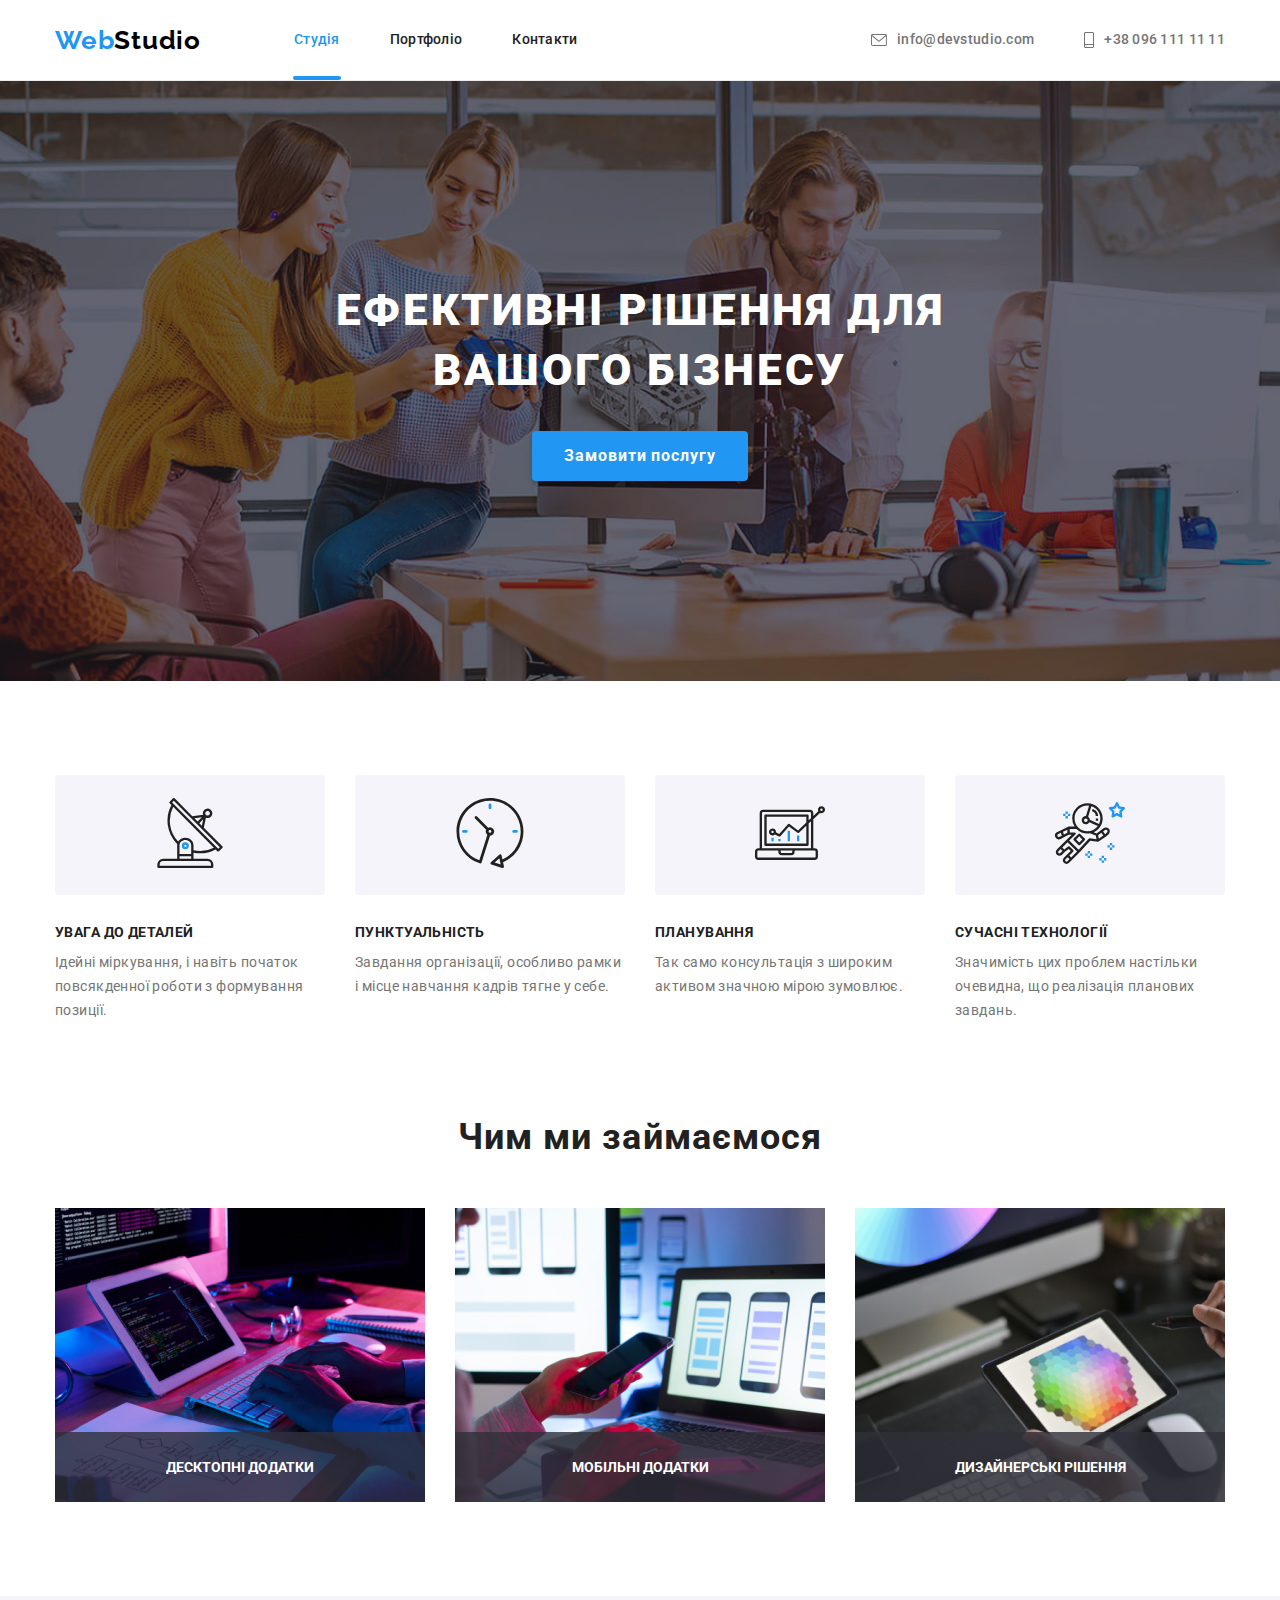
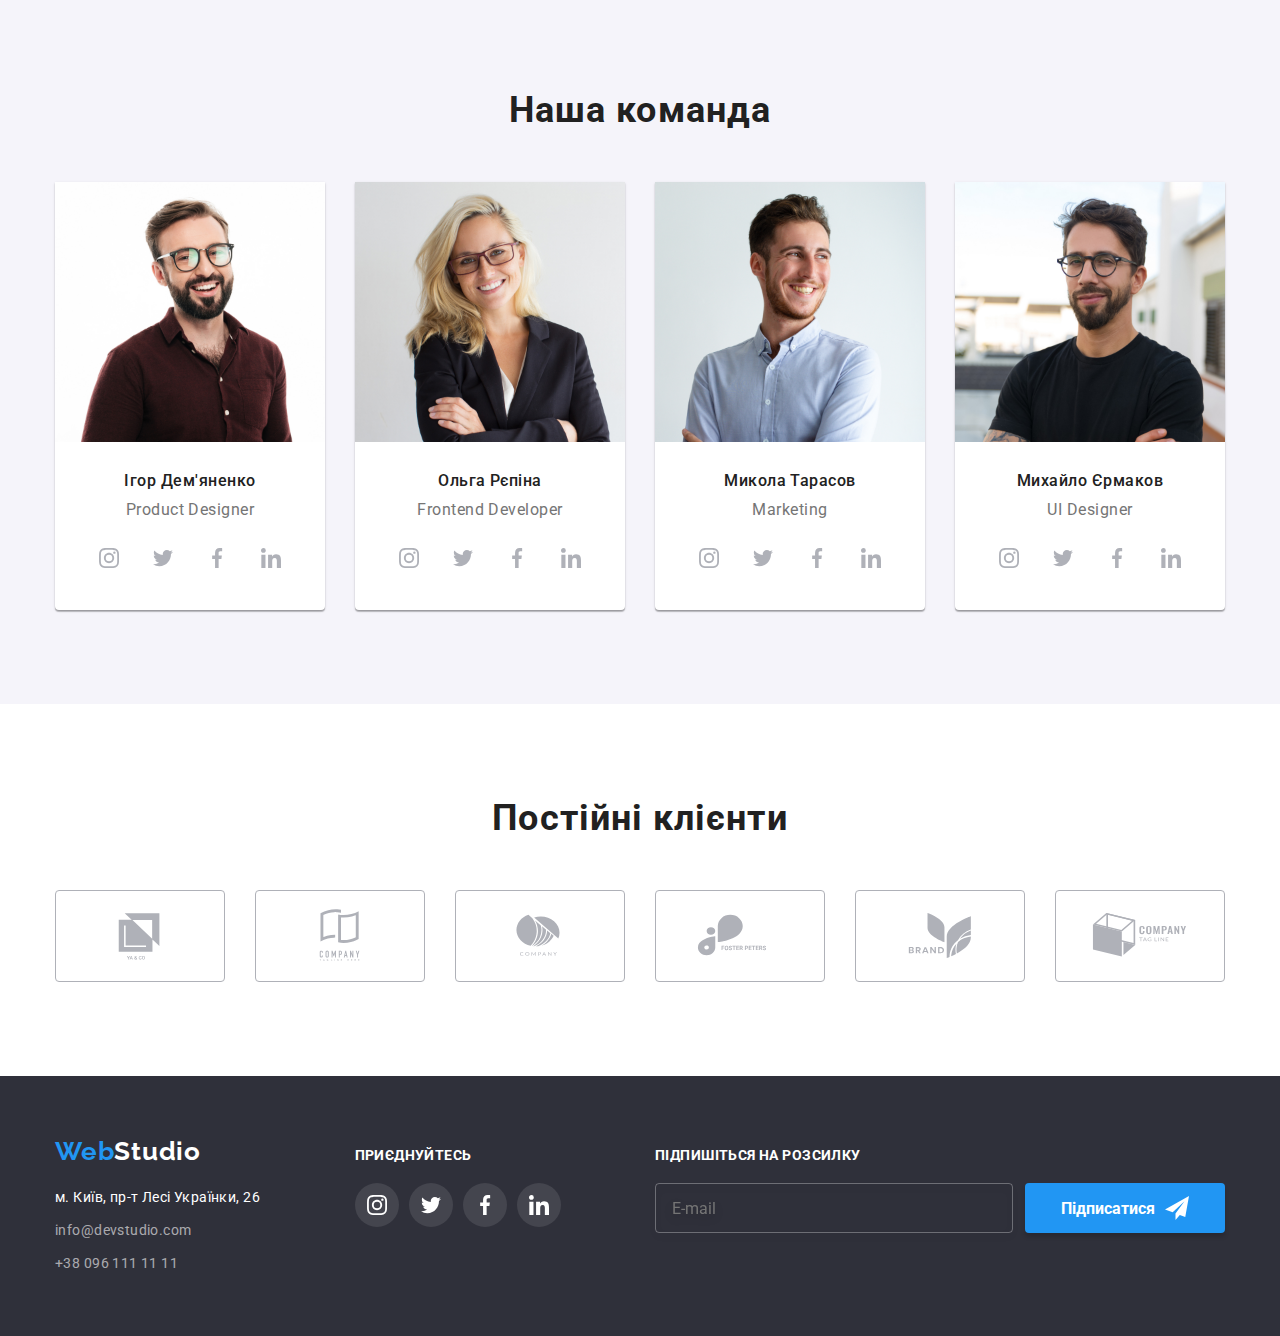
==== commit eabd54b5: "add edits" ====
--- a/index.html
+++ b/index.html
@@ -592,8 +592,16 @@
           <div class="footer-send-form">
             <p class="footer-text">Підпишіться на розсилку</p>
             <div class="footer-send-blok">
-              <input class="footer-input" type="text" placeholder="E-mail" />
-              <button class="footer-btn-send" type="submit">Підписатися</button>
+              <input class="footer-input" type="email" placeholder="E-mail" />
+              <button class="footer-btn-send" type="submit">
+                Підписатися<svg
+                  class="footer-btn-send-icon"
+                  width="24"
+                  height="24"
+                >
+                  <use href="./img/icons/icons.svg#icon-send"></use>
+                </svg>
+              </button>
             </div>
           </div>
         </form>
@@ -612,77 +620,78 @@
         <strong class="modal-label"
           >Залиште свої дані, ми вам передзвонимо</strong
         >
-        <form class="modal-form" name="modal-form"></form>
-        <div class="modal-form-group" role="group">
-          <label class="modal-form-label" for="user_name">Ім'я</label>
-          <div class="modal-form-wrapper">
+        <form class="modal-form" name="modal-form">
+          <div class="modal-form-group" role="group">
+            <label class="modal-form-label" for="user_name">Ім'я</label>
+            <div class="modal-form-wrapper">
+              <input
+                class="modal-form-field"
+                type="text"
+                name="user_name"
+                id="user_name"
+              />
+              <svg class="modal-form-icon" width="18" height="18">
+                <use href="./img/icons/icons.svg#icon-name-modal"></use>
+              </svg>
+            </div>
+            <label class="modal-form-label" for="user_phone">Телефон</label>
+            <div class="modal-form-wrapper">
+              <input
+                class="modal-form-field"
+                type="tel"
+                name="user_phone"
+                id="user_phone"
+              />
+              <svg class="modal-form-icon" width="18" height="18">
+                <use href="./img/icons/icons.svg#icon-tel-modal"></use>
+              </svg>
+            </div>
+            <label class="modal-form-label" for="user_mail">Пошта</label>
+            <div class="modal-form-wrapper">
+              <input
+                class="modal-form-field"
+                type="text"
+                name="user_mail"
+                id="user_mail"
+              />
+              <svg class="modal-form-icon" width="18" height="18">
+                <use href="./img/icons/icons.svg#icon-mail-modal"></use>
+              </svg>
+            </div>
+            <label class="modal-form-label" for="user_message">Коментар</label>
+            <textarea
+              class="modal-form-message"
+              name="user_message"
+              id="user_message"
+              rows="6"
+              placeholder="Введіть текст"
+            ></textarea>
+          </div>
+          <div class="modal-form-agreement" role="group">
             <input
-              class="modal-form-field"
-              type="text"
-              name="user_name"
-              id="user_name"
+              class="modal-form-checkbox visually-hidden"
+              type="checkbox"
+              id="user_agreement"
             />
-            <svg class="modal-form-icon" width="18" height="18">
-              <use href="./img/icons/icons.svg#icon-name-modal"></use>
+            <svg class="modal-form-agreement-icon" width="16" height="15">
+              <use
+                class="img-check"
+                href="./img/icons/icons.svg#icon-check"
+              ></use>
+              <use
+                class="img-uncheck"
+                href="./img/icons/icons.svg#icon-uncheck"
+              ></use>
             </svg>
+            <label class="modal-form-agreement-desc" for="user_agreement"
+              >Погоджуюся з розсилкою та приймаю
+              <a class="modal-form-agreement-link" href=""
+                >Умови договору</a
+              ></label
+            >
           </div>
-          <label class="modal-form-label" for="user_phone">Телефон</label>
-          <div class="modal-form-wrapper">
-            <input
-              class="modal-form-field"
-              type="tel"
-              name="user_phone"
-              id="user_phone"
-            />
-            <svg class="modal-form-icon" width="18" height="18">
-              <use href="./img/icons/icons.svg#icon-tel-modal"></use>
-            </svg>
-          </div>
-          <label class="modal-form-label" for="user_mail">Пошта</label>
-          <div class="modal-form-wrapper">
-            <input
-              class="modal-form-field"
-              type="text"
-              name="user_mail"
-              id="user_mail"
-            />
-            <svg class="modal-form-icon" width="18" height="18">
-              <use href="./img/icons/icons.svg#icon-mail-modal"></use>
-            </svg>
-          </div>
-          <label class="modal-form-label" for="user_message">Коментар</label>
-          <textarea
-            class="modal-form-message"
-            name="user_message"
-            id="user_message"
-            rows="6"
-            placeholder="Введіть текст"
-          ></textarea>
-        </div>
-        <div class="modal-form-agreement" role="group">
-          <input
-            class="modal-form-checkbox visually-hidden"
-            type="checkbox"
-            id="user_agreement"
-          />
-          <svg class="modal-form-agreement-icon" width="16" height="15">
-            <use
-              class="img-check"
-              href="./img/icons/icons.svg#icon-check"
-            ></use>
-            <use
-              class="img-uncheck"
-              href="./img/icons/icons.svg#icon-uncheck"
-            ></use>
-          </svg>
-          <label class="modal-form-agreement-desc" for="user_agreement"
-            >Погоджуюся з розсилкою та приймаю
-            <a class="modal-form-agreement-link" href=""
-              >Умови договору</a
-            ></label
-          >
-        </div>
-        <button class="modal-form-btn" type="submit">Відправити</button>
+          <button class="modal-form-btn" type="submit">Відправити</button>
+        </form>
       </div>
     </div>
 
--- a/css/styles.css
+++ b/css/styles.css
@@ -243,6 +243,7 @@
   color: var(--common-white);
   background-color: var(--color-blue);
   box-shadow: 0px 4px 4px rgba(0, 0, 0, 0.15);
+  cursor: pointer;
 }
 .visually-hidden {
   position: absolute;
@@ -500,13 +501,14 @@
   background-color: var(--color-blue);
   color: var(--common-white);
 }
-.footer-contacts {
+/* .footer-contacts {
   margin-right: 70px;
-}
+} */
 
 .footer-container {
   display: flex;
   align-items: baseline;
+  justify-content: space-between;
 }
 
 .footer-text {
@@ -549,9 +551,9 @@
   gap: 10px;
 }
 
-.footer-socials {
+/* .footer-socials {
   margin-right: 93px;
-}
+} */
 
 .footer-form {
   margin: 0;
@@ -559,8 +561,11 @@
 }
 
 .footer-btn-send {
-  padding: 10px 62px 10px 28px;
+  display: inline-flex;
+  justify-content: center;
+  align-items: center;
   border: 0;
+  gap: 10px;
   background-color: var(--color-blue);
   box-shadow: 0px 4px 4px rgba(0, 0, 0, 0.15);
   border-radius: 4px;
@@ -576,20 +581,11 @@
   display: flex;
   align-items: center;
   text-align: center;
-  /* background-image: url("data:image/svg+xml,%3Csymbol id='icon-send' viewBox='0 0 32 32'%3E%3Cpath d='M32 0 0 18l10.227 3.788L26 7 14.002 23.186l.01.004-.012-.004V32l5.735-6.691L27 28l5-28z' /%3E%3C/symbol%3E"); */
-}
-
-.footer-btn-send::after {
-  content: "";
-
-  display: inline-block;
-  width: 24px;
-  height: 24px;
-
-  background-image: url("data:image/svg+xml,%3Csymbol id='icon-send' viewBox='0 0 32 32'%3E%3Cpath d='M32 0 0 18l10.227 3.788L26 7 14.002 23.186l.01.004-.012-.004V32l5.735-6.691L27 28l5-28z' /%3E%3C/symbol%3E");
-  background-repeat: no-repeat;
-  background-position: center;
-  background-size: contain;
+  cursor: pointer;
+}
+
+.footer-btn-send-icon {
+  fill: var(--common-white);
 }
 
 .footer-input {
@@ -607,6 +603,7 @@
   margin-right: 12px;
   outline: 1px solid transparent;
   outline-offset: -1px;
+  color: var(--common-white);
 }
 
 .footer-send-form {
@@ -819,6 +816,11 @@
 
 .modal-icon {
   fill: #000000;
+  transition: fill var(--anim);
+}
+.modal-icon:hover,
+.modal-icon:focus {
+  fill: var(--color-blue);
 }
 
 .modal-label {
@@ -855,12 +857,12 @@
   padding-left: 42px;
   padding-right: 42px;
   width: 100%;
-  height: 39px;
+  height: 40px;
   border: 1px solid rgba(33, 33, 33, 0.2);
   border-radius: 4px;
   outline: 1px solid transparent;
   outline-offset: -1px;
-  transition: outline var(--anim);
+  transition: border var(--anim);
 }
 
 .modal-form-field:focus {
